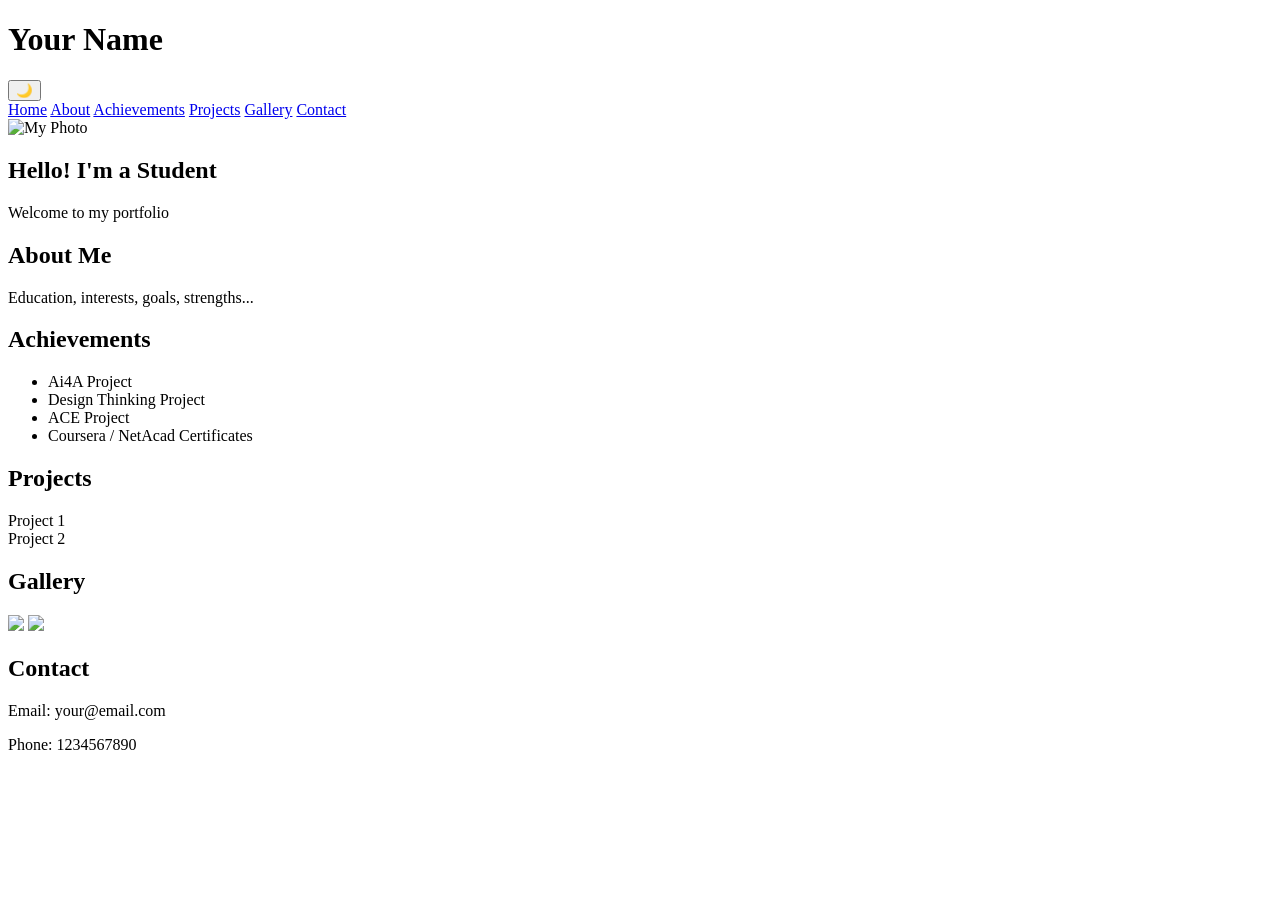
==== index.html @ 5f934849 "Add initial portfolio HTML structure" ====
<!DOCTYPE html>
<html lang="en">
<head>
  <meta charset="UTF-8">
  <title>My Portfolio</title>
  <link rel="stylesheet" href="style.css">
</head>
<body>

<header>
  <h1>Your Name</h1>
  <button onclick="toggleDarkMode()">🌙</button>
</header>

<nav>
  <a href="#home">Home</a>
  <a href="#about">About</a>
  <a href="#achievements">Achievements</a>
  <a href="#projects">Projects</a>
  <a href="#gallery">Gallery</a>
  <a href="#contact">Contact</a>
</nav>

<section id="home">
  <img src="assets/profile.jpg" alt="My Photo">
  <h2>Hello! I'm a Student</h2>
  <p>Welcome to my portfolio</p>
</section>

<section id="about">
  <h2>About Me</h2>
  <p>Education, interests, goals, strengths...</p>
</section>

<section id="achievements">
  <h2>Achievements</h2>
  <ul>
    <li>Ai4A Project</li>
    <li>Design Thinking Project</li>
    <li>ACE Project</li>
    <li>Coursera / NetAcad Certificates</li>
  </ul>
</section>

<section id="projects">
  <h2>Projects</h2>
  <div class="card">Project 1</div>
  <div class="card">Project 2</div>
</section>

<section id="gallery">
  <h2>Gallery</h2>
  <img src="assets/certificate1.jpg">
  <img src="assets/certificate2.jpg">
</section>

<section id="contact">
  <h2>Contact</h2>
  <p>Email: your@email.com</p>
  <p>Phone: 1234567890</p>
</section>

<script src="script.js"></script>
</body>
</html>
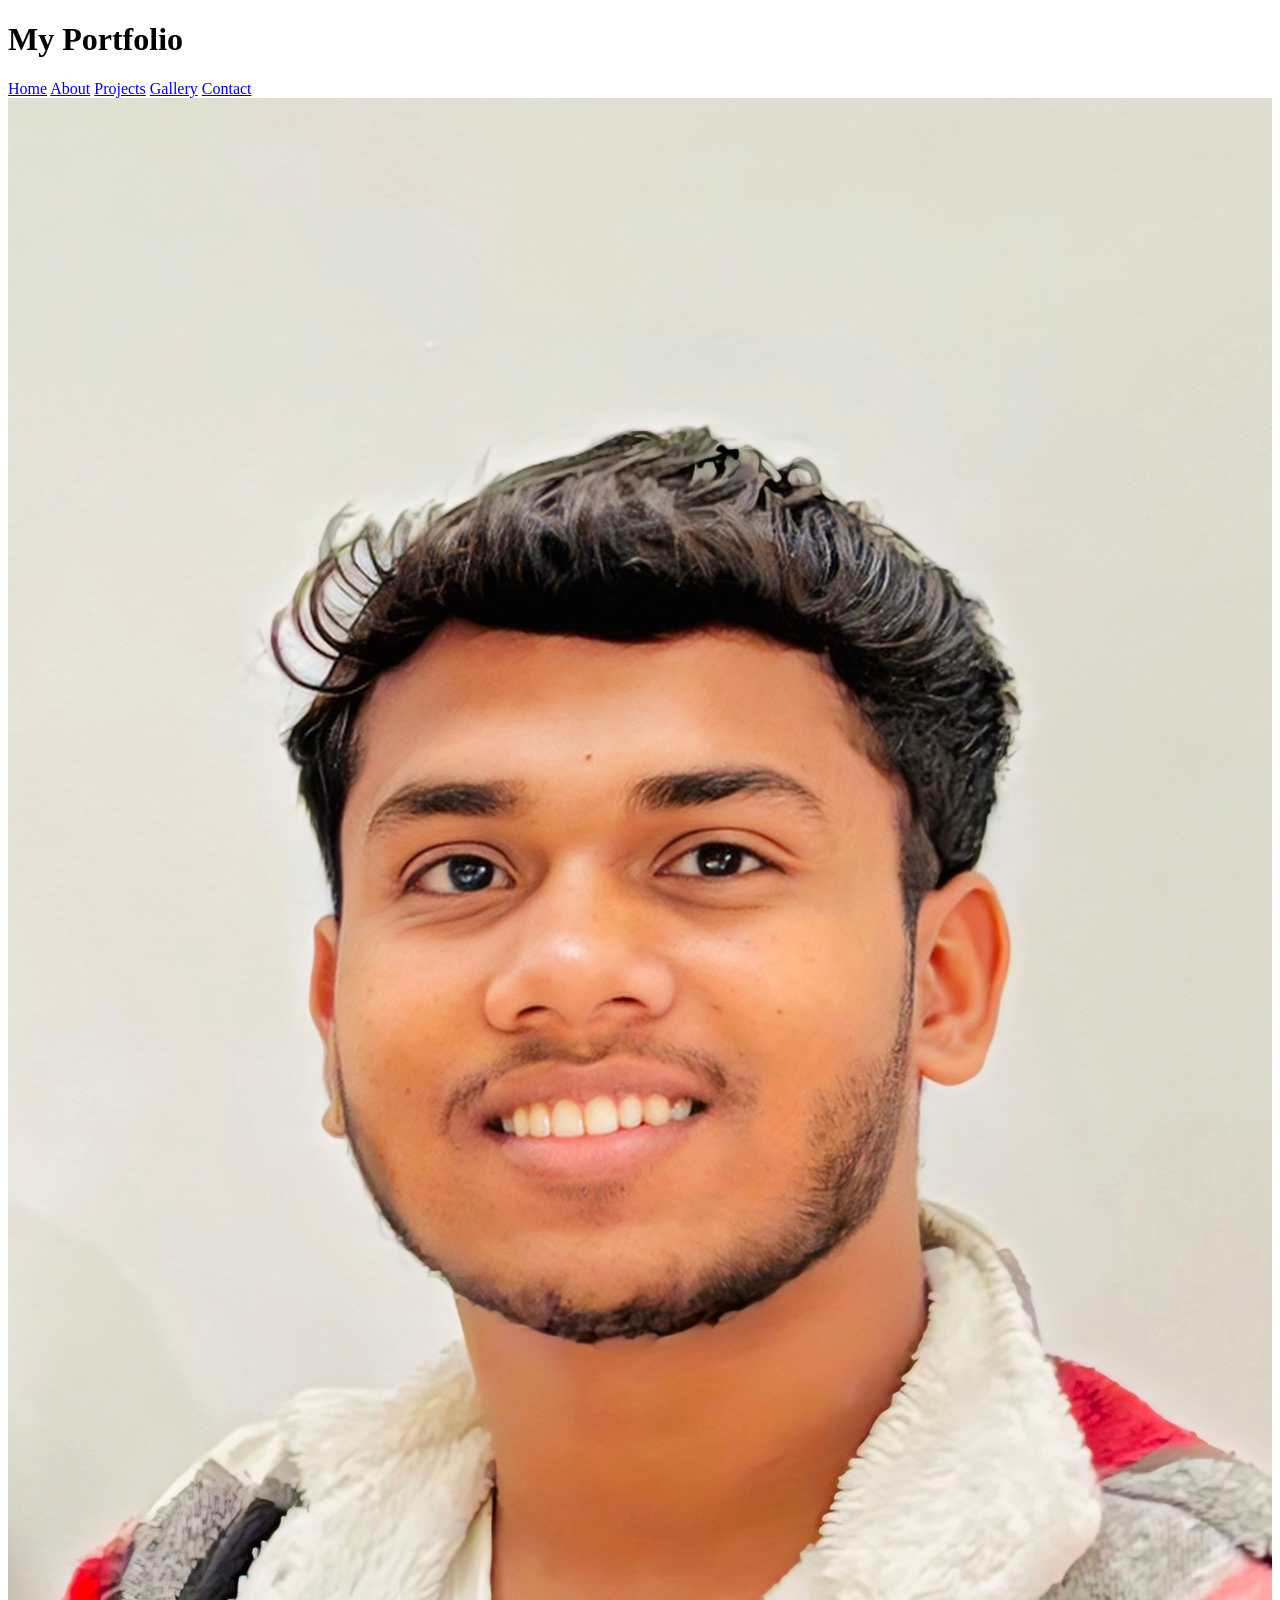
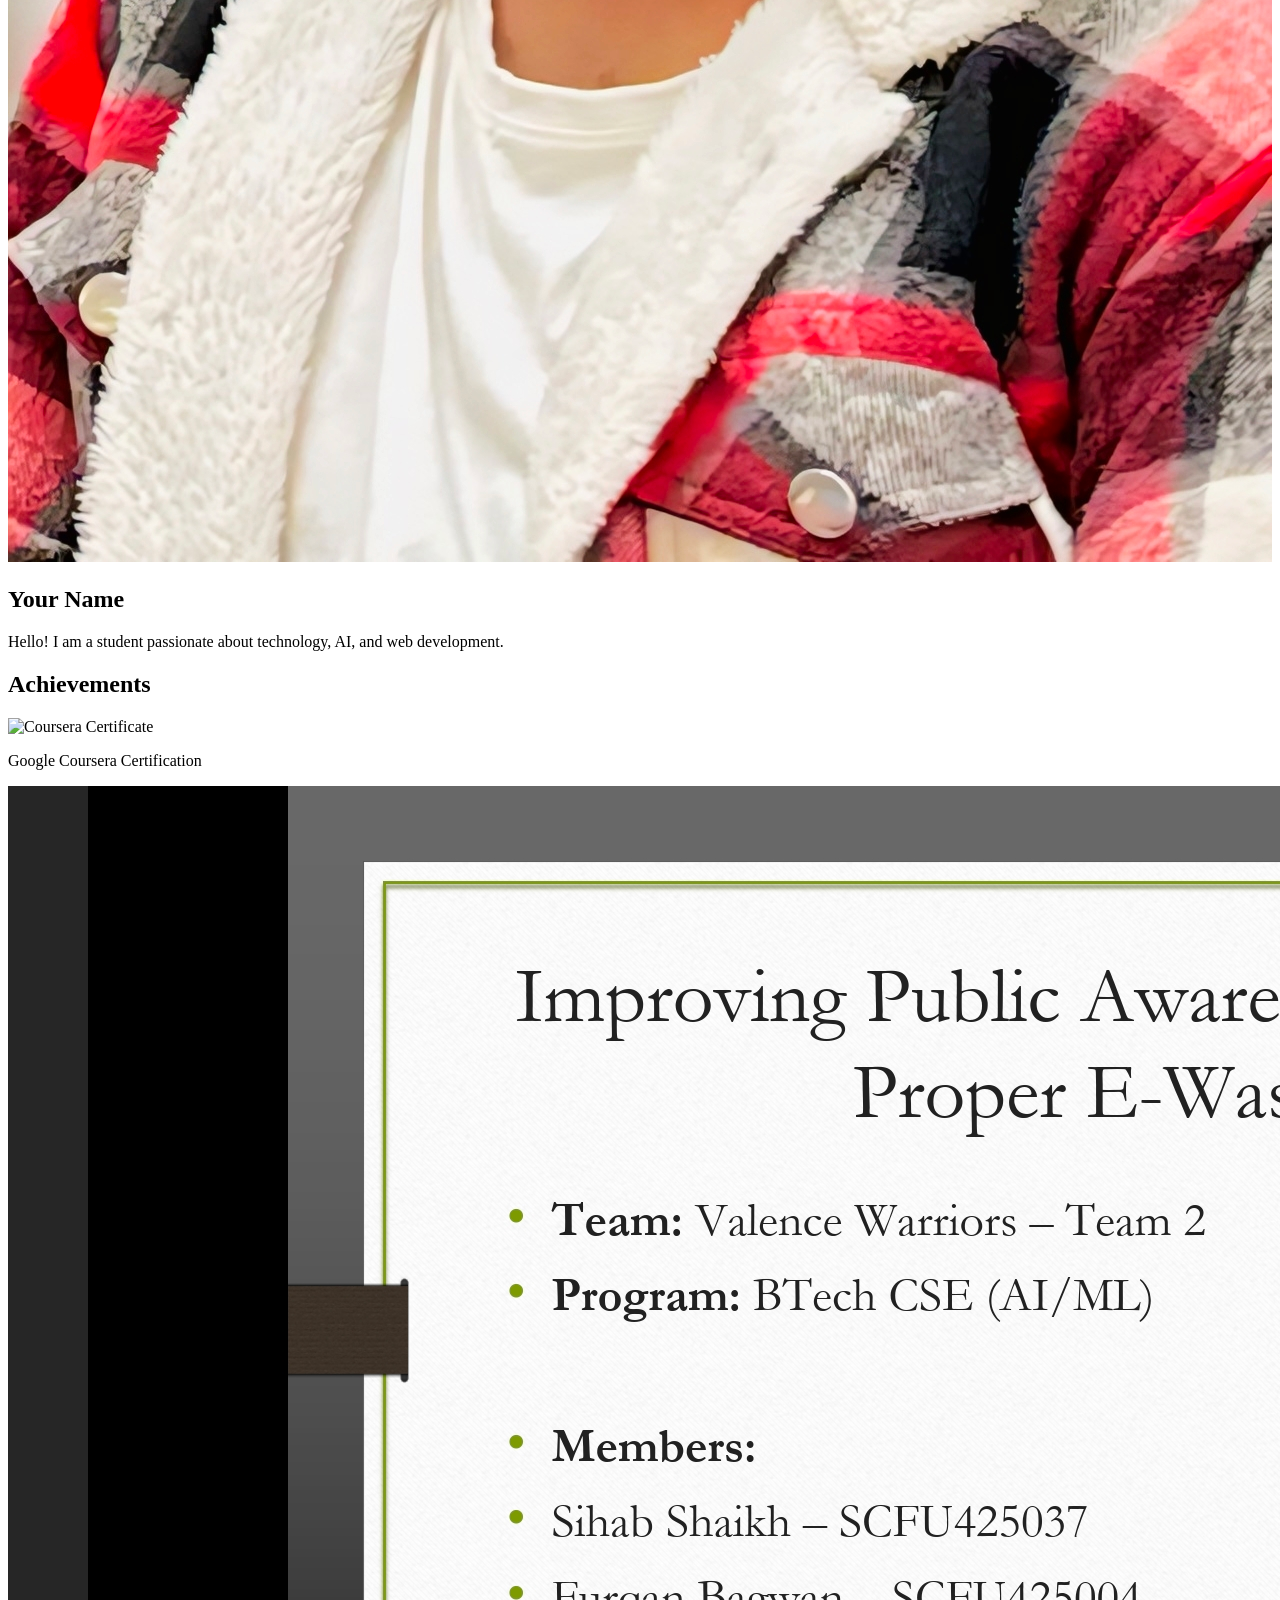
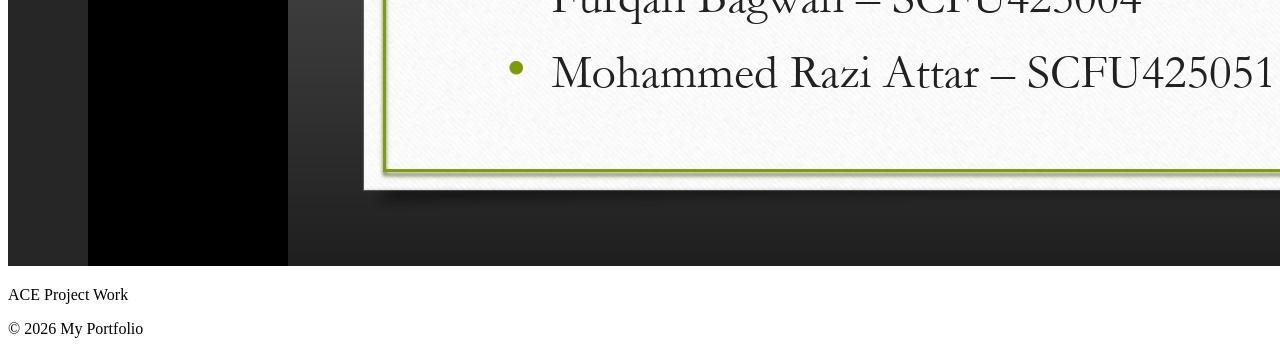
==== commit 177ab4c9: "Create index.html" ====
--- a/index.html
+++ b/index.html
@@ -1,65 +1,55 @@
 <!DOCTYPE html>
 <html lang="en">
 <head>
-  <meta charset="UTF-8">
-  <title>My Portfolio</title>
-  <link rel="stylesheet" href="style.css">
+    <meta charset="UTF-8">
+    <meta name="viewport" content="width=device-width, initial-scale=1.0">
+    <title>My Portfolio</title>
+
+    <!-- CSS -->
+    <link rel="stylesheet" href="assets/style.css">
 </head>
+
 <body>
 
-<header>
-  <h1>Your Name</h1>
-  <button onclick="toggleDarkMode()">🌙</button>
-</header>
+    <!-- NAVBAR -->
+    <header>
+        <h1>My Portfolio</h1>
+        <nav>
+            <a href="index.html">Home</a>
+            <a href="#">About</a>
+            <a href="#">Projects</a>
+            <a href="#">Gallery</a>
+            <a href="#">Contact</a>
+        </nav>
+    </header>
 
-<nav>
-  <a href="#home">Home</a>
-  <a href="#about">About</a>
-  <a href="#achievements">Achievements</a>
-  <a href="#projects">Projects</a>
-  <a href="#gallery">Gallery</a>
-  <a href="#contact">Contact</a>
-</nav>
+    <!-- HOME SECTION -->
+    <section class="home">
+        <img src="assets/profile-photo.jpg" alt="Profile Photo">
+        <h2>Your Name</h2>
+        <p>Hello! I am a student passionate about technology, AI, and web development.</p>
+    </section>
 
-<section id="home">
-  <img src="assets/profile.jpg" alt="My Photo">
-  <h2>Hello! I'm a Student</h2>
-  <p>Welcome to my portfolio</p>
-</section>
+    <!-- ACHIEVEMENTS -->
+    <section class="achievements">
+        <h2>Achievements</h2>
 
-<section id="about">
-  <h2>About Me</h2>
-  <p>Education, interests, goals, strengths...</p>
-</section>
+        <div class="card">
+            <img src="assets/googlecoursera-cert.jpg" alt="Coursera Certificate">
+            <p>Google Coursera Certification</p>
+        </div>
 
-<section id="achievements">
-  <h2>Achievements</h2>
-  <ul>
-    <li>Ai4A Project</li>
-    <li>Design Thinking Project</li>
-    <li>ACE Project</li>
-    <li>Coursera / NetAcad Certificates</li>
-  </ul>
-</section>
+        <div class="card">
+            <img src="assets/ace-project.jpg" alt="ACE Project">
+            <p>ACE Project Work</p>
+        </div>
 
-<section id="projects">
-  <h2>Projects</h2>
-  <div class="card">Project 1</div>
-  <div class="card">Project 2</div>
-</section>
+    </section>
 
-<section id="gallery">
-  <h2>Gallery</h2>
-  <img src="assets/certificate1.jpg">
-  <img src="assets/certificate2.jpg">
-</section>
+    <!-- FOOTER -->
+    <footer>
+        <p>© 2026 My Portfolio</p>
+    </footer>
 
-<section id="contact">
-  <h2>Contact</h2>
-  <p>Email: your@email.com</p>
-  <p>Phone: 1234567890</p>
-</section>
-
-<script src="script.js"></script>
 </body>
 </html>
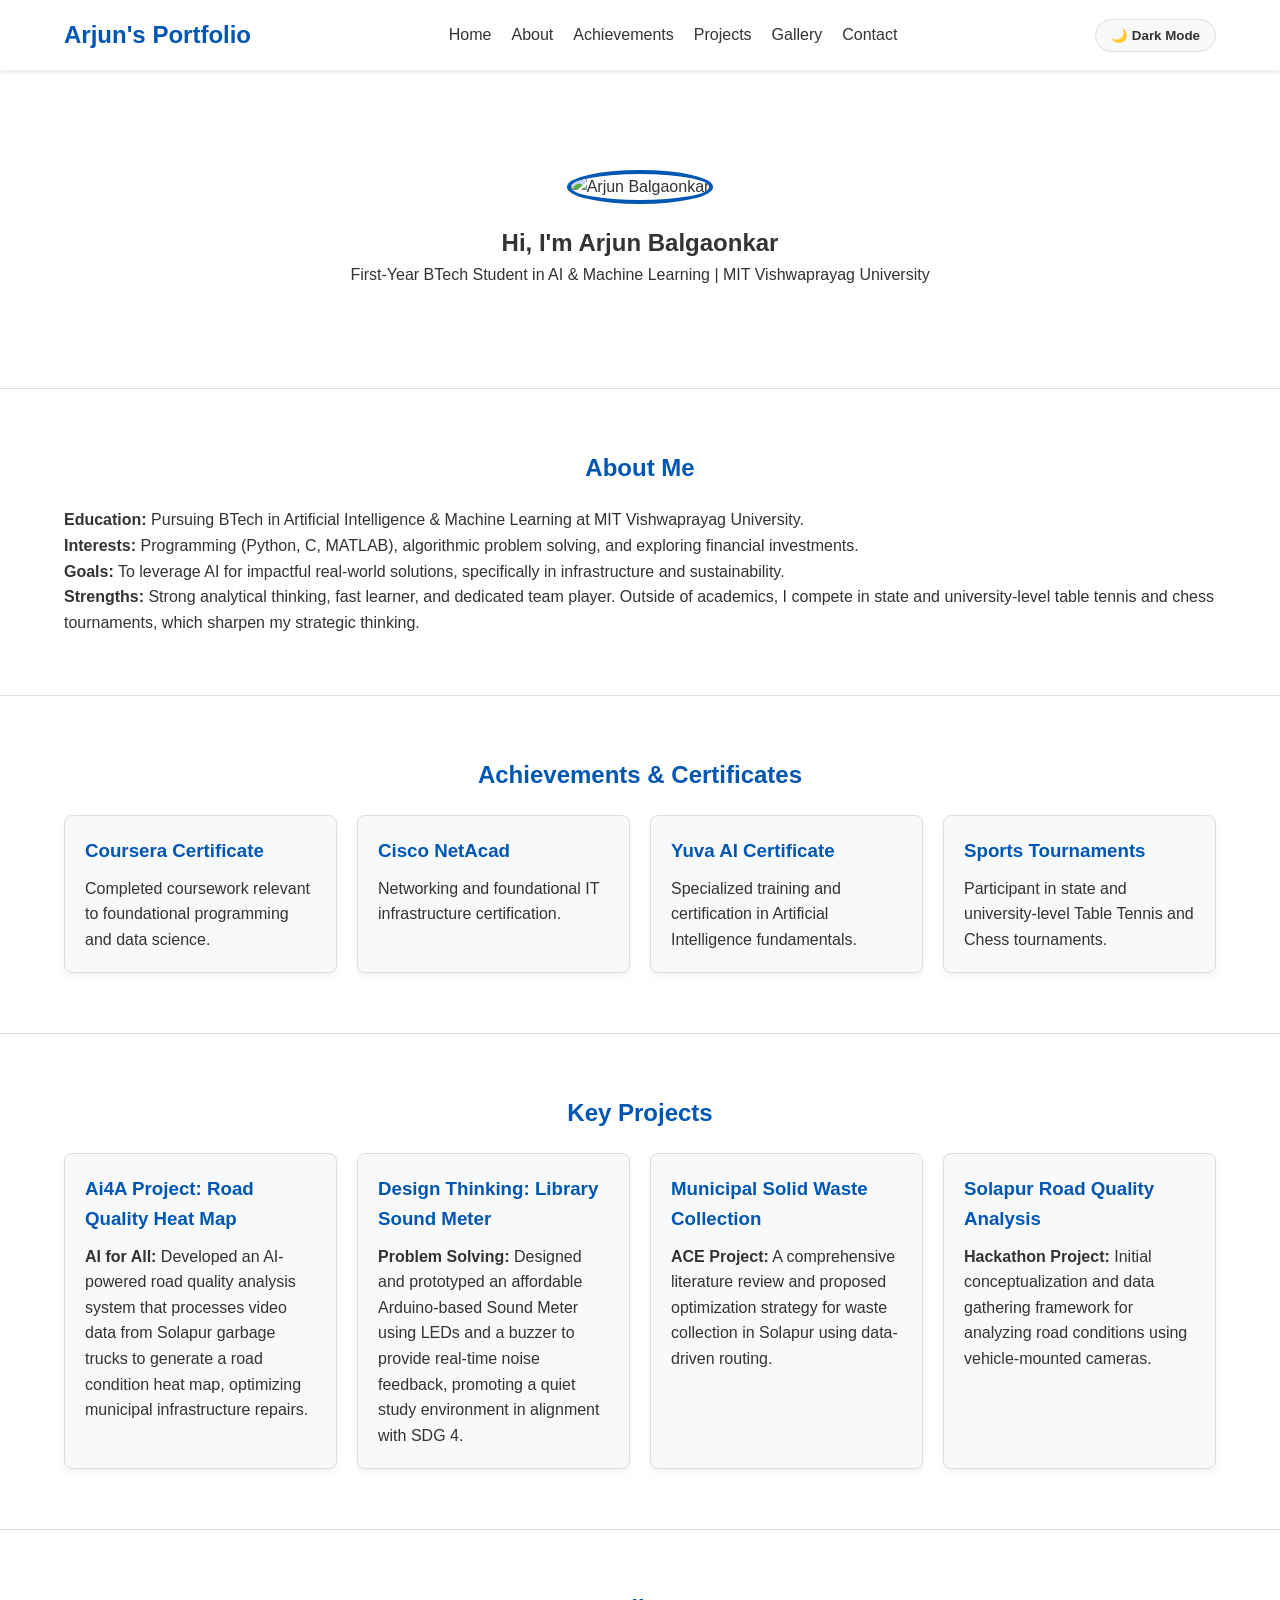
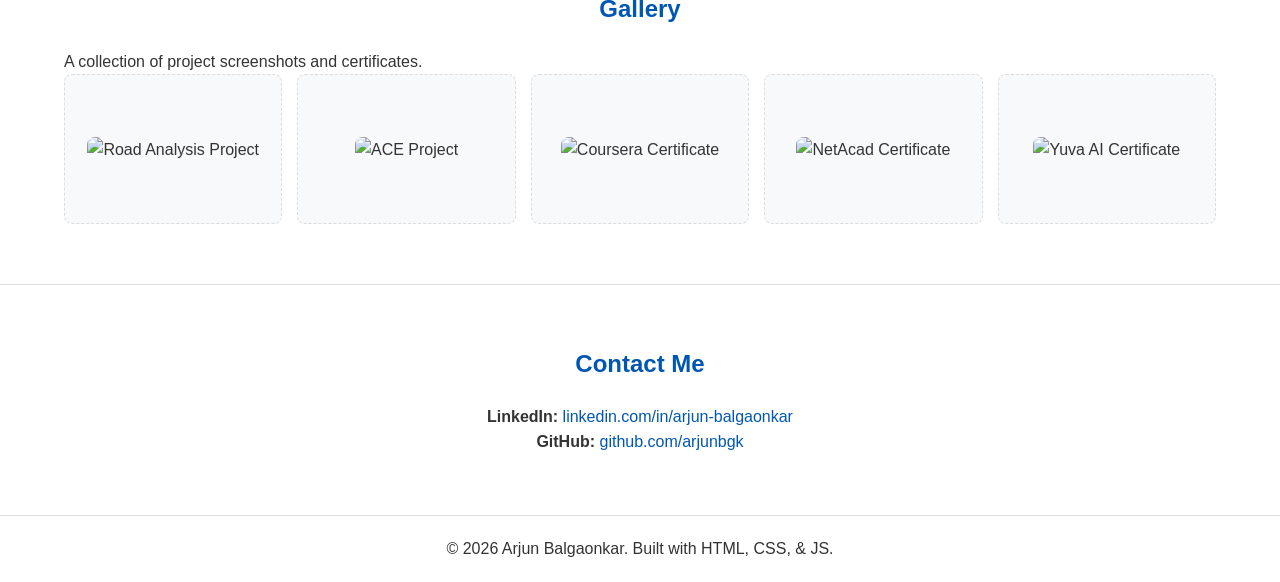
==== commit 5c992476: "Create index.html" ====
--- a/index.html
+++ b/index.html
@@ -3,53 +3,109 @@
 <head>
     <meta charset="UTF-8">
     <meta name="viewport" content="width=device-width, initial-scale=1.0">
-    <title>My Portfolio</title>
+    <title>Arjun Balgaonkar | Portfolio</title>
+    <link rel="stylesheet" href="style.css">
+</head>
+<body>
+    <nav>
+        <div class="logo">Arjun's Portfolio</div>
+        <ul class="nav-links">
+            <li><a href="#home">Home</a></li>
+            <li><a href="#about">About</a></li>
+            <li><a href="#achievements">Achievements</a></li>
+            <li><a href="#projects">Projects</a></li>
+            <li><a href="#gallery">Gallery</a></li>
+            <li><a href="#contact">Contact</a></li>
+        </ul>
+        <button id="theme-toggle">🌙 Dark Mode</button>
+    </nav>
 
-    <!-- CSS -->
-    <link rel="stylesheet" href="assets/style.css">
-</head>
-
-<body>
-
-    <!-- NAVBAR -->
-    <header>
-        <h1>My Portfolio</h1>
-        <nav>
-            <a href="index.html">Home</a>
-            <a href="#">About</a>
-            <a href="#">Projects</a>
-            <a href="#">Gallery</a>
-            <a href="#">Contact</a>
-        </nav>
-    </header>
-
-    <!-- HOME SECTION -->
-    <section class="home">
-        <img src="assets/profile-photo.jpg" alt="Profile Photo">
-        <h2>Your Name</h2>
-        <p>Hello! I am a student passionate about technology, AI, and web development.</p>
+    <section id="home">
+        <div class="intro">
+            <img src="assets/profile-photo.jpg.jpeg" alt="Arjun Balgaonkar" class="profile-pic">
+            <h1>Hi, I'm Arjun Balgaonkar</h1>
+            <p>First-Year BTech Student in AI & Machine Learning | MIT Vishwaprayag University</p>
+        </div>
     </section>
 
-    <!-- ACHIEVEMENTS -->
-    <section class="achievements">
-        <h2>Achievements</h2>
-
-        <div class="card">
-            <img src="assets/googlecoursera-cert.jpg" alt="Coursera Certificate">
-            <p>Google Coursera Certification</p>
+    <section id="about">
+        <h2>About Me</h2>
+        <div class="about-content">
+            <p><strong>Education:</strong> Pursuing BTech in Artificial Intelligence & Machine Learning at MIT Vishwaprayag University.</p>
+            <p><strong>Interests:</strong> Programming (Python, C, MATLAB), algorithmic problem solving, and exploring financial investments.</p>
+            <p><strong>Goals:</strong> To leverage AI for impactful real-world solutions, specifically in infrastructure and sustainability.</p>
+            <p><strong>Strengths:</strong> Strong analytical thinking, fast learner, and dedicated team player. Outside of academics, I compete in state and university-level table tennis and chess tournaments, which sharpen my strategic thinking.</p>
         </div>
-
-        <div class="card">
-            <img src="assets/ace-project.jpg" alt="ACE Project">
-            <p>ACE Project Work</p>
-        </div>
-
     </section>
 
-    <!-- FOOTER -->
+    <section id="achievements">
+        <h2>Achievements & Certificates</h2>
+        <div class="grid-container">
+            <div class="card">
+                <h3>Coursera Certificate</h3>
+                <p>Completed coursework relevant to foundational programming and data science.</p>
+            </div>
+            <div class="card">
+                <h3>Cisco NetAcad</h3>
+                <p>Networking and foundational IT infrastructure certification.</p>
+            </div>
+            <div class="card">
+                <h3>Yuva AI Certificate</h3>
+                <p>Specialized training and certification in Artificial Intelligence fundamentals.</p>
+            </div>
+            <div class="card">
+                <h3>Sports Tournaments</h3>
+                <p>Participant in state and university-level Table Tennis and Chess tournaments.</p>
+            </div>
+        </div>
+    </section>
+
+    <section id="projects">
+        <h2>Key Projects</h2>
+        <div class="grid-container">
+            <div class="card">
+                <h3>Ai4A Project: Road Quality Heat Map</h3>
+                <p><strong>AI for All:</strong> Developed an AI-powered road quality analysis system that processes video data from Solapur garbage trucks to generate a road condition heat map, optimizing municipal infrastructure repairs.</p>
+            </div>
+            <div class="card">
+                <h3>Design Thinking: Library Sound Meter</h3>
+                <p><strong>Problem Solving:</strong> Designed and prototyped an affordable Arduino-based Sound Meter using LEDs and a buzzer to provide real-time noise feedback, promoting a quiet study environment in alignment with SDG 4.</p>
+            </div>
+            <div class="card">
+                <h3>Municipal Solid Waste Collection</h3>
+                <p><strong>ACE Project:</strong> A comprehensive literature review and proposed optimization strategy for waste collection in Solapur using data-driven routing.</p>
+            </div>
+            <div class="card">
+                <h3>Solapur Road Quality Analysis</h3>
+                <p><strong>Hackathon Project:</strong> Initial conceptualization and data gathering framework for analyzing road conditions using vehicle-mounted cameras.</p>
+            </div>
+        </div>
+    </section>
+
+    <section id="gallery">
+        <h2>Gallery</h2>
+        <p>A collection of project screenshots and certificates.</p>
+        <div class="gallery-grid">
+            <div class="gallery-item"><img src="assets/road-analysis-project.jpg.png" alt="Road Analysis Project" style="max-width: 100%; max-height: 100%; border-radius: 8px;"></div>
+            <div class="gallery-item"><img src="assets/ace-project.jpg.png" alt="ACE Project" style="max-width: 100%; max-height: 100%; border-radius: 8px;"></div>
+            <div class="gallery-item"><img src="assets/coursera-cert.jpg.png" alt="Coursera Certificate" style="max-width: 100%; max-height: 100%; border-radius: 8px;"></div>
+            <div class="gallery-item"><img src="assets/netacad-cert.jpg.png" alt="NetAcad Certificate" style="max-width: 100%; max-height: 100%; border-radius: 8px;"></div>
+            <div class="gallery-item"><img src="assets/yuva-ai-cert.jpg.png" alt="Yuva AI Certificate" style="max-width: 100%; max-height: 100%; border-radius: 8px;"></div>
+        </div>
+    </section>
+
+    <section id="contact">
+        <h2>Contact Me</h2>
+        <div class="contact-info">
+            <p><strong>LinkedIn:</strong> <a href="https://www.linkedin.com/in/arjun-balgaonkar-ab8b291b3?utm_source=share_via&utm_content=profile&utm_medium=member_android" target="_blank">linkedin.com/in/arjun-balgaonkar</a></p>
+            <p><strong>GitHub:</strong> <a href="https://github.com/arjunbgk" target="_blank">github.com/arjunbgk</a></p>
+        </div>
+    </section>
+
     <footer>
-        <p>© 2026 My Portfolio</p>
+        <p>&copy; 2026 Arjun Balgaonkar. Built with HTML, CSS, & JS.</p>
     </footer>
 
+    <script src="script.js"></script>
 </body>
 </html>
--- a/style.css
+++ b/style.css
@@ -0,0 +1,160 @@
+/* Base Variables & Theming */
+:root {
+    --bg-color: #ffffff;
+    --text-color: #333333;
+    --primary-color: #0056b3;
+    --card-bg: #f8f9fa;
+    --nav-bg: #ffffff;
+    --border-color: #dddddd;
+}
+
+[data-theme="dark"] {
+    --bg-color: #121212;
+    --text-color: #e0e0e0;
+    --primary-color: #66b2ff;
+    --card-bg: #1e1e1e;
+    --nav-bg: #1f1f1f;
+    --border-color: #333333;
+}
+
+/* Global Styles */
+* {
+    margin: 0;
+    padding: 0;
+    box-sizing: border-box;
+    font-family: 'Segoe UI', Tahoma, Geneva, Verdana, sans-serif;
+    transition: background-color 0.3s, color 0.3s;
+}
+
+body {
+    background-color: var(--bg-color);
+    color: var(--text-color);
+    line-height: 1.6;
+}
+
+/* Navigation */
+nav {
+    display: flex;
+    justify-content: space-between;
+    align-items: center;
+    padding: 1rem 5%;
+    background-color: var(--nav-bg);
+    box-shadow: 0 2px 5px rgba(0,0,0,0.1);
+    position: sticky;
+    top: 0;
+    z-index: 100;
+}
+
+.logo {
+    font-weight: bold;
+    font-size: 1.5rem;
+    color: var(--primary-color);
+}
+
+.nav-links {
+    list-style: none;
+    display: flex;
+    gap: 20px;
+}
+
+.nav-links a {
+    text-decoration: none;
+    color: var(--text-color);
+    font-weight: 500;
+}
+
+.nav-links a:hover {
+    color: var(--primary-color);
+}
+
+#theme-toggle {
+    background: var(--card-bg);
+    color: var(--text-color);
+    border: 1px solid var(--border-color);
+    padding: 8px 15px;
+    border-radius: 20px;
+    cursor: pointer;
+    font-weight: bold;
+}
+
+/* Sections */
+section {
+    padding: 60px 5%;
+    border-bottom: 1px solid var(--border-color);
+}
+
+h2 {
+    color: var(--primary-color);
+    margin-bottom: 20px;
+    text-align: center;
+}
+
+/* Home Section */
+#home {
+    text-align: center;
+    padding: 100px 5%;
+}
+
+.profile-pic {
+    width: 200px;
+    height: 200px;
+    border-radius: 50%;
+    object-fit: cover;
+    margin-bottom: 20px;
+    border: 4px solid var(--primary-color);
+}
+
+/* Grids for Cards */
+.grid-container {
+    display: grid;
+    grid-template-columns: repeat(auto-fit, minmax(250px, 1fr));
+    gap: 20px;
+    margin-top: 20px;
+}
+
+.card {
+    background-color: var(--card-bg);
+    padding: 20px;
+    border-radius: 8px;
+    border: 1px solid var(--border-color);
+    box-shadow: 0 4px 6px rgba(0,0,0,0.05);
+}
+
+.card h3 {
+    margin-bottom: 10px;
+    color: var(--primary-color);
+}
+
+/* Gallery Placeholder */
+.gallery-grid {
+    display: grid;
+    grid-template-columns: repeat(auto-fit, minmax(200px, 1fr));
+    gap: 15px;
+}
+
+.gallery-item {
+    background-color: var(--card-bg);
+    height: 150px;
+    display: flex;
+    align-items: center;
+    justify-content: center;
+    border: 1px dashed var(--border-color);
+    border-radius: 8px;
+    overflow: hidden;
+}
+
+/* Contact & Footer */
+.contact-info {
+    text-align: center;
+}
+
+.contact-info a {
+    color: var(--primary-color);
+    text-decoration: none;
+}
+
+footer {
+    text-align: center;
+    padding: 20px;
+    background-color: var(--nav-bg);
+}
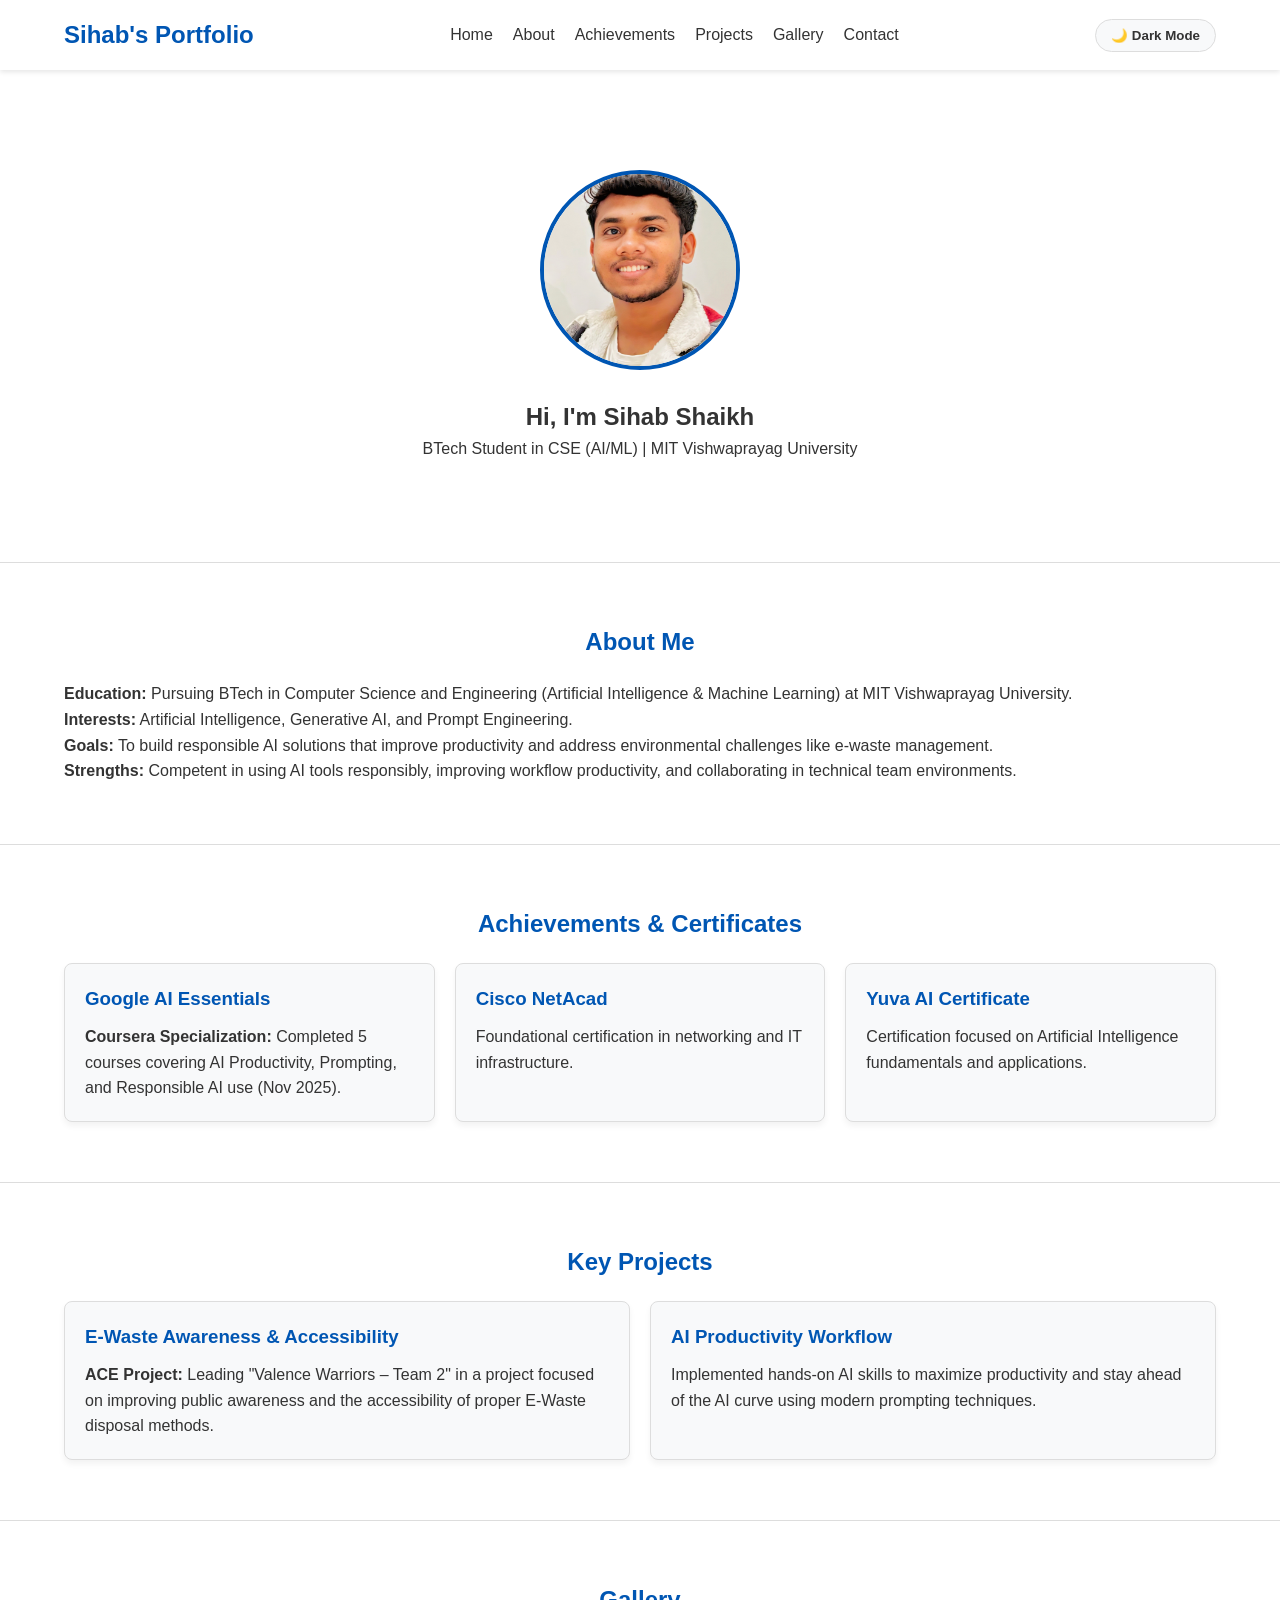
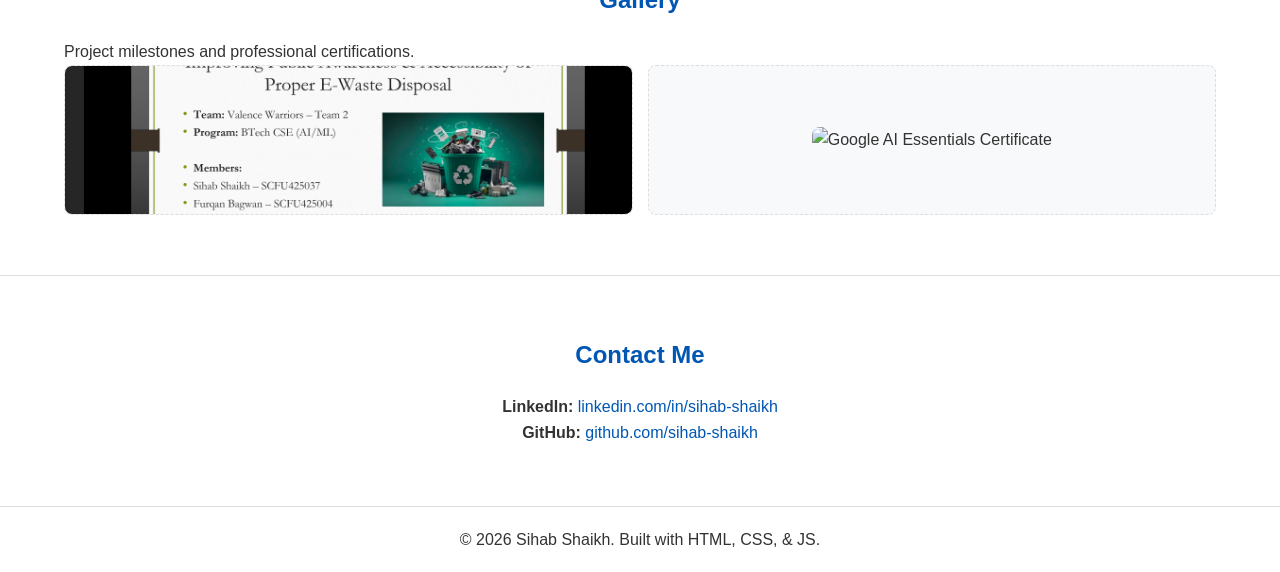
==== commit c0bb4328: "Update index.html" ====
--- a/index.html
+++ b/index.html
@@ -3,12 +3,12 @@
 <head>
     <meta charset="UTF-8">
     <meta name="viewport" content="width=device-width, initial-scale=1.0">
-    <title>Arjun Balgaonkar | Portfolio</title>
+    <title>Sihab Shaikh | Portfolio</title>
     <link rel="stylesheet" href="style.css">
 </head>
 <body>
     <nav>
-        <div class="logo">Arjun's Portfolio</div>
+        <div class="logo">Sihab's Portfolio</div>
         <ul class="nav-links">
             <li><a href="#home">Home</a></li>
             <li><a href="#about">About</a></li>
@@ -22,19 +22,19 @@
 
     <section id="home">
         <div class="intro">
-            <img src="assets/profile-photo.jpg.jpeg" alt="Arjun Balgaonkar" class="profile-pic">
-            <h1>Hi, I'm Arjun Balgaonkar</h1>
-            <p>First-Year BTech Student in AI & Machine Learning | MIT Vishwaprayag University</p>
+            <img src="assets/profile-photo.jpg" alt="Sihab Shaikh" class="profile-pic">
+            <h1>Hi, I'm Sihab Shaikh</h1>
+            <p>BTech Student in CSE (AI/ML) | MIT Vishwaprayag University</p>
         </div>
     </section>
 
     <section id="about">
         <h2>About Me</h2>
         <div class="about-content">
-            <p><strong>Education:</strong> Pursuing BTech in Artificial Intelligence & Machine Learning at MIT Vishwaprayag University.</p>
-            <p><strong>Interests:</strong> Programming (Python, C, MATLAB), algorithmic problem solving, and exploring financial investments.</p>
-            <p><strong>Goals:</strong> To leverage AI for impactful real-world solutions, specifically in infrastructure and sustainability.</p>
-            <p><strong>Strengths:</strong> Strong analytical thinking, fast learner, and dedicated team player. Outside of academics, I compete in state and university-level table tennis and chess tournaments, which sharpen my strategic thinking.</p>
+            <p><strong>Education:</strong> Pursuing BTech in Computer Science and Engineering (Artificial Intelligence & Machine Learning) at MIT Vishwaprayag University.</p>
+            <p><strong>Interests:</strong> Artificial Intelligence, Generative AI, and Prompt Engineering.</p>
+            <p><strong>Goals:</strong> To build responsible AI solutions that improve productivity and address environmental challenges like e-waste management.</p>
+            <p><strong>Strengths:</strong> Competent in using AI tools responsibly, improving workflow productivity, and collaborating in technical team environments.</p>
         </div>
     </section>
 
@@ -42,20 +42,16 @@
         <h2>Achievements & Certificates</h2>
         <div class="grid-container">
             <div class="card">
-                <h3>Coursera Certificate</h3>
-                <p>Completed coursework relevant to foundational programming and data science.</p>
+                <h3>Google AI Essentials</h3>
+                <p><strong>Coursera Specialization:</strong> Completed 5 courses covering AI Productivity, Prompting, and Responsible AI use (Nov 2025).</p>
             </div>
             <div class="card">
                 <h3>Cisco NetAcad</h3>
-                <p>Networking and foundational IT infrastructure certification.</p>
+                <p>Foundational certification in networking and IT infrastructure.</p>
             </div>
             <div class="card">
                 <h3>Yuva AI Certificate</h3>
-                <p>Specialized training and certification in Artificial Intelligence fundamentals.</p>
-            </div>
-            <div class="card">
-                <h3>Sports Tournaments</h3>
-                <p>Participant in state and university-level Table Tennis and Chess tournaments.</p>
+                <p>Certification focused on Artificial Intelligence fundamentals and applications.</p>
             </div>
         </div>
     </section>
@@ -64,46 +60,35 @@
         <h2>Key Projects</h2>
         <div class="grid-container">
             <div class="card">
-                <h3>Ai4A Project: Road Quality Heat Map</h3>
-                <p><strong>AI for All:</strong> Developed an AI-powered road quality analysis system that processes video data from Solapur garbage trucks to generate a road condition heat map, optimizing municipal infrastructure repairs.</p>
+                <h3>E-Waste Awareness & Accessibility</h3>
+                <p><strong>ACE Project:</strong> Leading "Valence Warriors – Team 2" in a project focused on improving public awareness and the accessibility of proper E-Waste disposal methods.</p>
             </div>
             <div class="card">
-                <h3>Design Thinking: Library Sound Meter</h3>
-                <p><strong>Problem Solving:</strong> Designed and prototyped an affordable Arduino-based Sound Meter using LEDs and a buzzer to provide real-time noise feedback, promoting a quiet study environment in alignment with SDG 4.</p>
-            </div>
-            <div class="card">
-                <h3>Municipal Solid Waste Collection</h3>
-                <p><strong>ACE Project:</strong> A comprehensive literature review and proposed optimization strategy for waste collection in Solapur using data-driven routing.</p>
-            </div>
-            <div class="card">
-                <h3>Solapur Road Quality Analysis</h3>
-                <p><strong>Hackathon Project:</strong> Initial conceptualization and data gathering framework for analyzing road conditions using vehicle-mounted cameras.</p>
+                <h3>AI Productivity Workflow</h3>
+                <p>Implemented hands-on AI skills to maximize productivity and stay ahead of the AI curve using modern prompting techniques.</p>
             </div>
         </div>
     </section>
 
     <section id="gallery">
         <h2>Gallery</h2>
-        <p>A collection of project screenshots and certificates.</p>
+        <p>Project milestones and professional certifications.</p>
         <div class="gallery-grid">
-            <div class="gallery-item"><img src="assets/road-analysis-project.jpg.png" alt="Road Analysis Project" style="max-width: 100%; max-height: 100%; border-radius: 8px;"></div>
-            <div class="gallery-item"><img src="assets/ace-project.jpg.png" alt="ACE Project" style="max-width: 100%; max-height: 100%; border-radius: 8px;"></div>
-            <div class="gallery-item"><img src="assets/coursera-cert.jpg.png" alt="Coursera Certificate" style="max-width: 100%; max-height: 100%; border-radius: 8px;"></div>
-            <div class="gallery-item"><img src="assets/netacad-cert.jpg.png" alt="NetAcad Certificate" style="max-width: 100%; max-height: 100%; border-radius: 8px;"></div>
-            <div class="gallery-item"><img src="assets/yuva-ai-cert.jpg.png" alt="Yuva AI Certificate" style="max-width: 100%; max-height: 100%; border-radius: 8px;"></div>
+            <div class="gallery-item"><img src="assets/ace-project.jpg" alt="E-Waste Disposal Project" style="max-width: 100%; border-radius: 8px;"></div>
+            <div class="gallery-item"><img src="assets/googlecoursera-cert.jpg" alt="Google AI Essentials Certificate" style="max-width: 100%; border-radius: 8px;"></div>
         </div>
     </section>
 
     <section id="contact">
         <h2>Contact Me</h2>
         <div class="contact-info">
-            <p><strong>LinkedIn:</strong> <a href="https://www.linkedin.com/in/arjun-balgaonkar-ab8b291b3?utm_source=share_via&utm_content=profile&utm_medium=member_android" target="_blank">linkedin.com/in/arjun-balgaonkar</a></p>
-            <p><strong>GitHub:</strong> <a href="https://github.com/arjunbgk" target="_blank">github.com/arjunbgk</a></p>
+            <p><strong>LinkedIn:</strong> <a href="#" target="_blank">linkedin.com/in/sihab-shaikh</a></p>
+            <p><strong>GitHub:</strong> <a href="#" target="_blank">github.com/sihab-shaikh</a></p>
         </div>
     </section>
 
     <footer>
-        <p>&copy; 2026 Arjun Balgaonkar. Built with HTML, CSS, & JS.</p>
+        <p>&copy; 2026 Sihab Shaikh. Built with HTML, CSS, & JS.</p>
     </footer>
 
     <script src="script.js"></script>
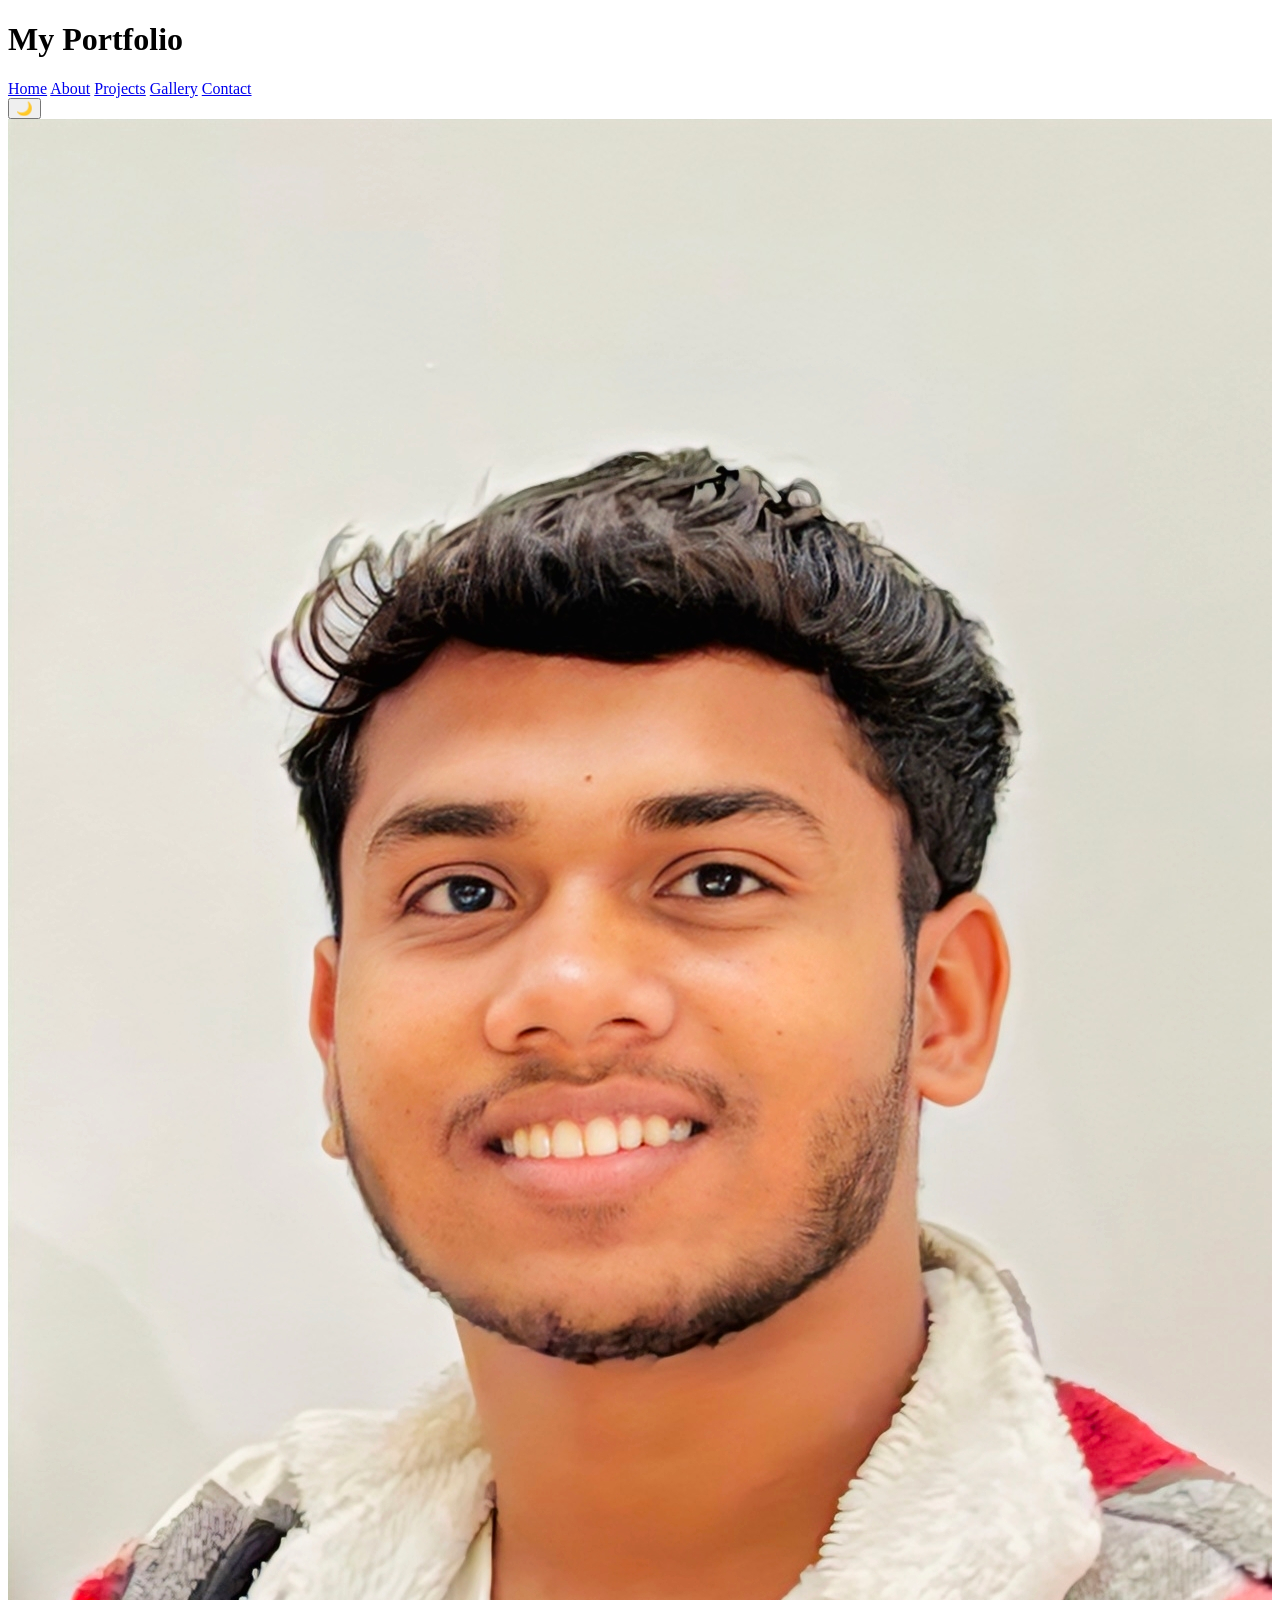
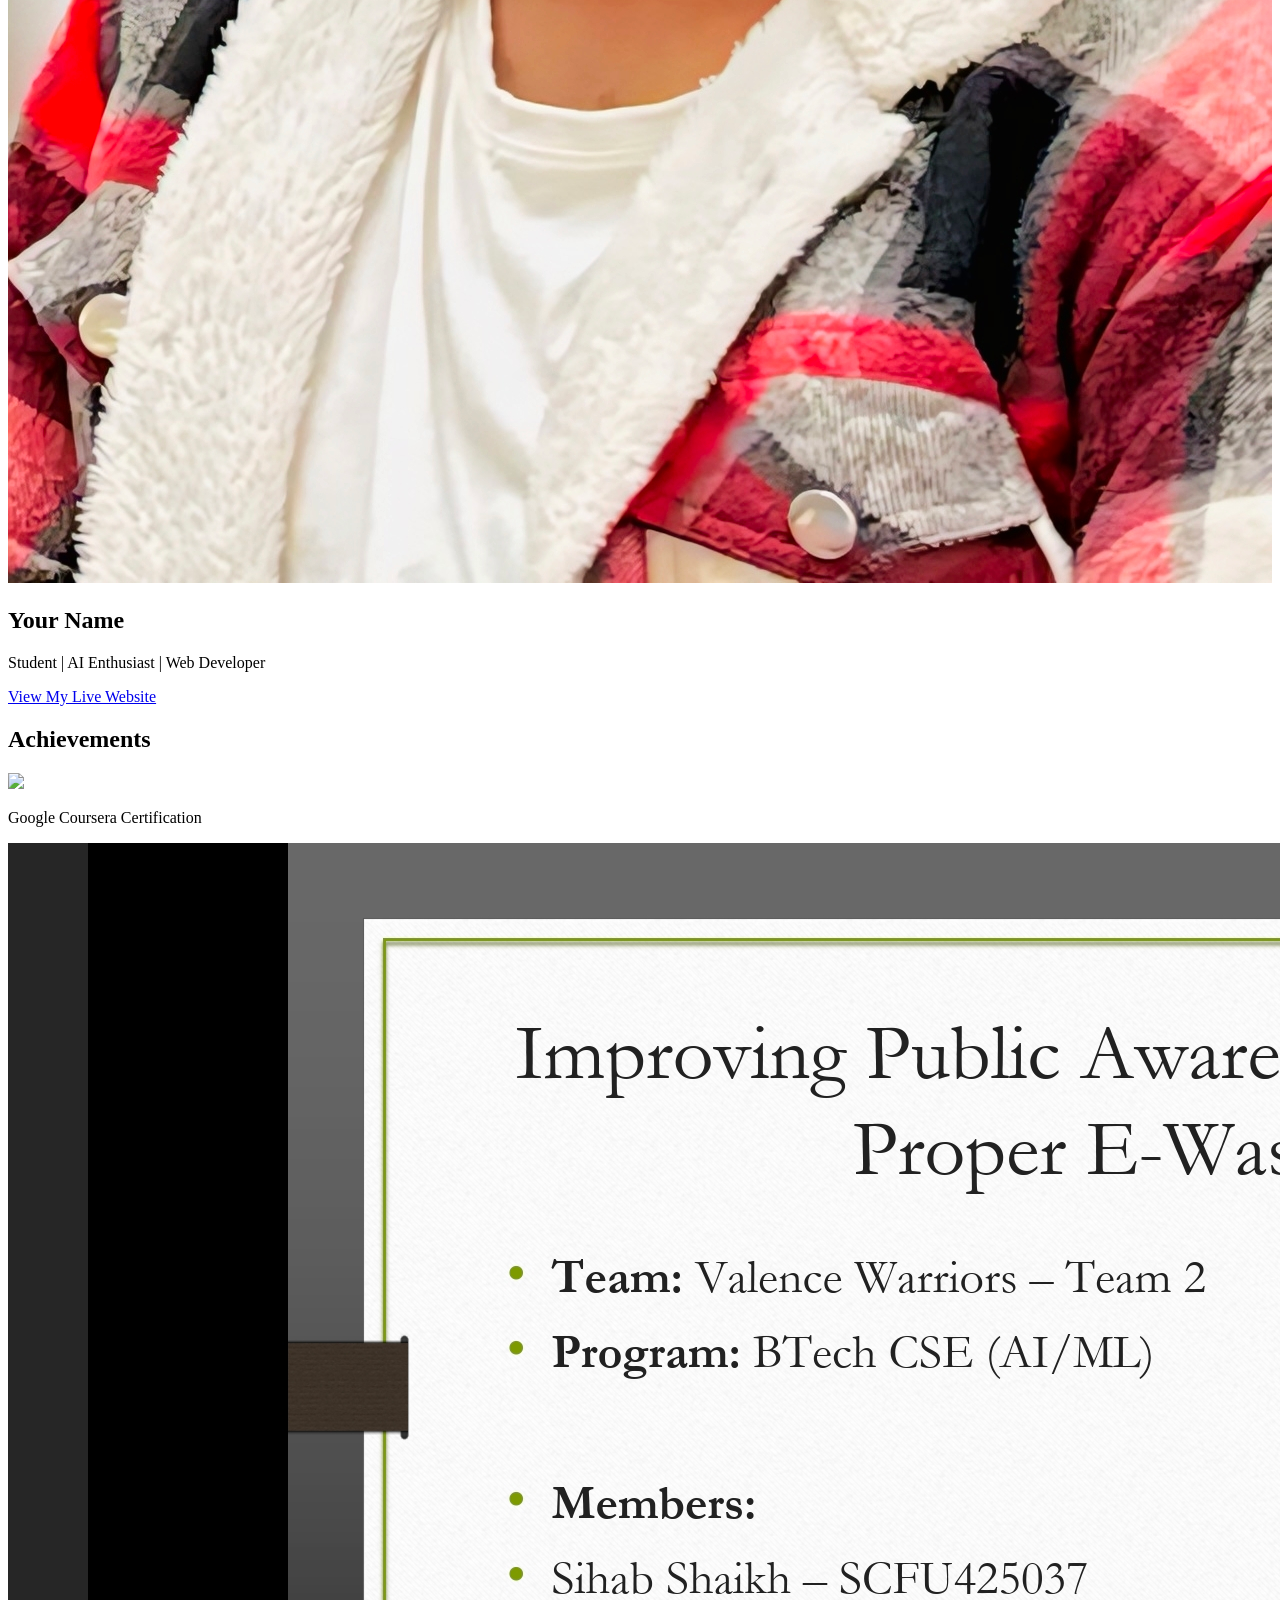
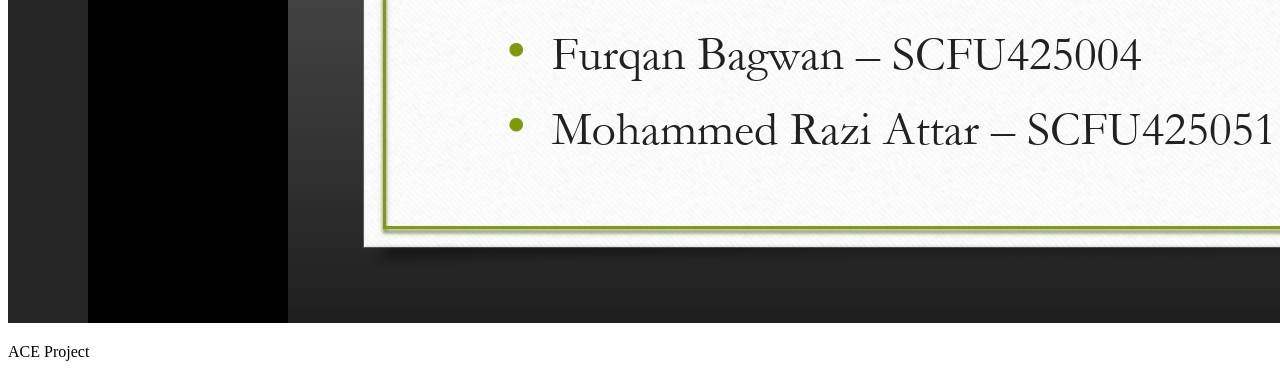
==== commit 24a379f5: "Create index.html" ====
--- a/index.html
+++ b/index.html
@@ -1,96 +1,55 @@
 <!DOCTYPE html>
 <html lang="en">
 <head>
-    <meta charset="UTF-8">
-    <meta name="viewport" content="width=device-width, initial-scale=1.0">
-    <title>Sihab Shaikh | Portfolio</title>
-    <link rel="stylesheet" href="style.css">
+<meta charset="UTF-8">
+<meta name="viewport" content="width=device-width, initial-scale=1.0">
+<title>Portfolio</title>
+
+<link rel="stylesheet" href="assets/style.css">
 </head>
+
 <body>
-    <nav>
-        <div class="logo">Sihab's Portfolio</div>
-        <ul class="nav-links">
-            <li><a href="#home">Home</a></li>
-            <li><a href="#about">About</a></li>
-            <li><a href="#achievements">Achievements</a></li>
-            <li><a href="#projects">Projects</a></li>
-            <li><a href="#gallery">Gallery</a></li>
-            <li><a href="#contact">Contact</a></li>
-        </ul>
-        <button id="theme-toggle">🌙 Dark Mode</button>
-    </nav>
 
-    <section id="home">
-        <div class="intro">
-            <img src="assets/profile-photo.jpg" alt="Sihab Shaikh" class="profile-pic">
-            <h1>Hi, I'm Sihab Shaikh</h1>
-            <p>BTech Student in CSE (AI/ML) | MIT Vishwaprayag University</p>
-        </div>
-    </section>
+<header>
+<h1>My Portfolio</h1>
+<nav>
+<a href="index.html">Home</a>
+<a href="about.html">About</a>
+<a href="projects.html">Projects</a>
+<a href="gallery.html">Gallery</a>
+<a href="contact.html">Contact</a>
+</nav>
 
-    <section id="about">
-        <h2>About Me</h2>
-        <div class="about-content">
-            <p><strong>Education:</strong> Pursuing BTech in Computer Science and Engineering (Artificial Intelligence & Machine Learning) at MIT Vishwaprayag University.</p>
-            <p><strong>Interests:</strong> Artificial Intelligence, Generative AI, and Prompt Engineering.</p>
-            <p><strong>Goals:</strong> To build responsible AI solutions that improve productivity and address environmental challenges like e-waste management.</p>
-            <p><strong>Strengths:</strong> Competent in using AI tools responsibly, improving workflow productivity, and collaborating in technical team environments.</p>
-        </div>
-    </section>
+<button onclick="toggleMode()">🌙</button>
+</header>
 
-    <section id="achievements">
-        <h2>Achievements & Certificates</h2>
-        <div class="grid-container">
-            <div class="card">
-                <h3>Google AI Essentials</h3>
-                <p><strong>Coursera Specialization:</strong> Completed 5 courses covering AI Productivity, Prompting, and Responsible AI use (Nov 2025).</p>
-            </div>
-            <div class="card">
-                <h3>Cisco NetAcad</h3>
-                <p>Foundational certification in networking and IT infrastructure.</p>
-            </div>
-            <div class="card">
-                <h3>Yuva AI Certificate</h3>
-                <p>Certification focused on Artificial Intelligence fundamentals and applications.</p>
-            </div>
-        </div>
-    </section>
+<section class="home">
+<img src="assets/profile-photo.jpg">
+<h2>Your Name</h2>
+<p>Student | AI Enthusiast | Web Developer</p>
 
-    <section id="projects">
-        <h2>Key Projects</h2>
-        <div class="grid-container">
-            <div class="card">
-                <h3>E-Waste Awareness & Accessibility</h3>
-                <p><strong>ACE Project:</strong> Leading "Valence Warriors – Team 2" in a project focused on improving public awareness and the accessibility of proper E-Waste disposal methods.</p>
-            </div>
-            <div class="card">
-                <h3>AI Productivity Workflow</h3>
-                <p>Implemented hands-on AI skills to maximize productivity and stay ahead of the AI curve using modern prompting techniques.</p>
-            </div>
-        </div>
-    </section>
+<a href="https://sihabshaikh771.github.io/Portfolio/" target="_blank" class="btn">
+View My Live Website
+</a>
 
-    <section id="gallery">
-        <h2>Gallery</h2>
-        <p>Project milestones and professional certifications.</p>
-        <div class="gallery-grid">
-            <div class="gallery-item"><img src="assets/ace-project.jpg" alt="E-Waste Disposal Project" style="max-width: 100%; border-radius: 8px;"></div>
-            <div class="gallery-item"><img src="assets/googlecoursera-cert.jpg" alt="Google AI Essentials Certificate" style="max-width: 100%; border-radius: 8px;"></div>
-        </div>
-    </section>
+</section>
 
-    <section id="contact">
-        <h2>Contact Me</h2>
-        <div class="contact-info">
-            <p><strong>LinkedIn:</strong> <a href="#" target="_blank">linkedin.com/in/sihab-shaikh</a></p>
-            <p><strong>GitHub:</strong> <a href="#" target="_blank">github.com/sihab-shaikh</a></p>
-        </div>
-    </section>
+<section class="achievements">
+<h2>Achievements</h2>
 
-    <footer>
-        <p>&copy; 2026 Sihab Shaikh. Built with HTML, CSS, & JS.</p>
-    </footer>
+<div class="card">
+<img src="assets/googlecoursera-cert.jpg">
+<p>Google Coursera Certification</p>
+</div>
 
-    <script src="script.js"></script>
+<div class="card">
+<img src="assets/ace-project.jpg">
+<p>ACE Project</p>
+</div>
+
+</section>
+
+<script src="assets/script.js"></script>
+
 </body>
 </html>
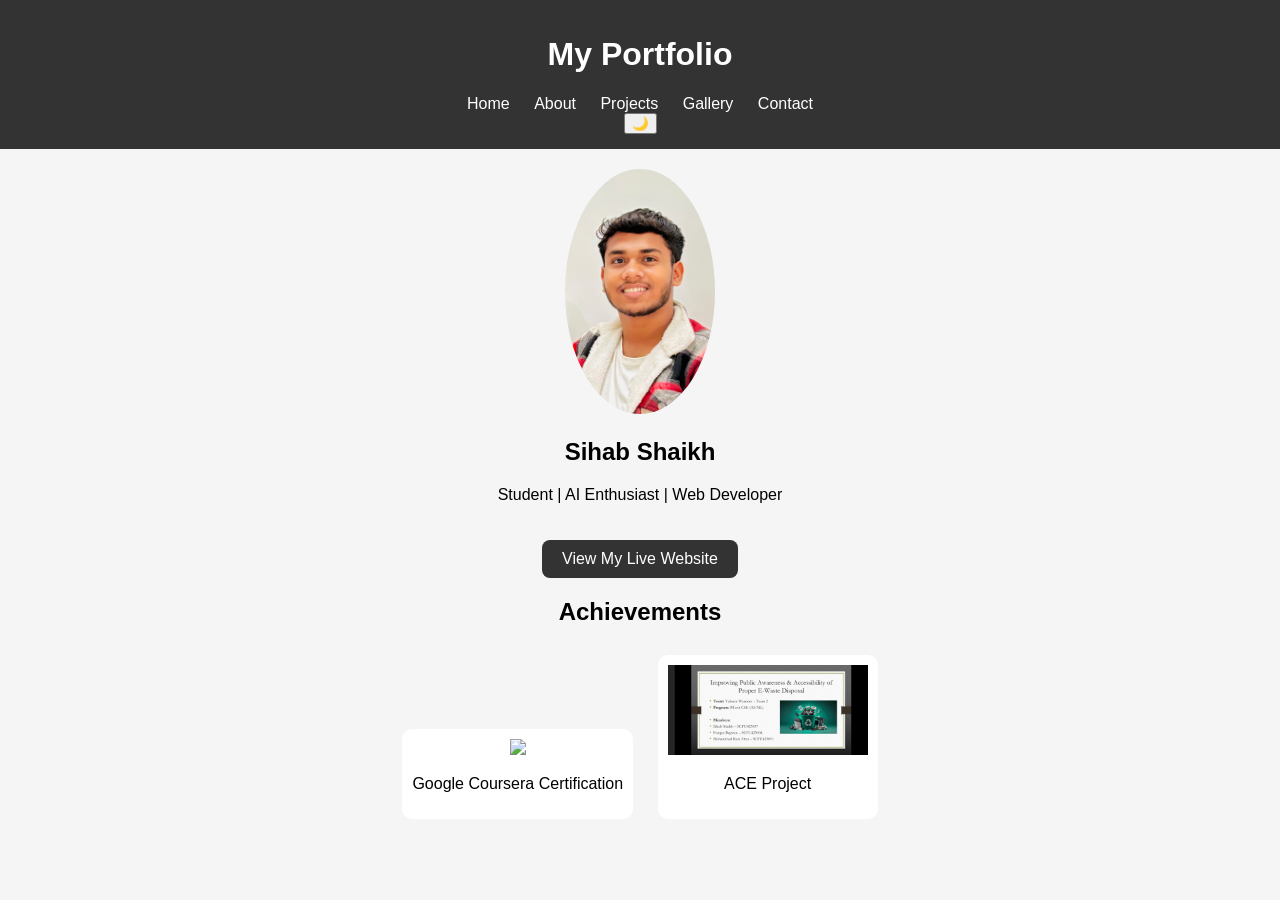
==== commit 3ab4e0d4: "Update name in index.html to 'Sihab Shaikh'" ====
--- a/index.html
+++ b/index.html
@@ -25,7 +25,7 @@
 
 <section class="home">
 <img src="assets/profile-photo.jpg">
-<h2>Your Name</h2>
+<h2>Sihab Shaikh</h2>
 <p>Student | AI Enthusiast | Web Developer</p>
 
 <a href="https://sihabshaikh771.github.io/Portfolio/" target="_blank" class="btn">
--- a/assets/style.css
+++ b/assets/style.css
@@ -0,0 +1,63 @@
+body {
+font-family: Arial;
+margin: 0;
+background: #f5f5f5;
+text-align: center;
+}
+
+header {
+background: #333;
+color: white;
+padding: 15px;
+}
+
+nav a {
+color: white;
+margin: 10px;
+text-decoration: none;
+}
+
+.home img {
+width: 150px;
+border-radius: 50%;
+margin-top: 20px;
+}
+
+.card {
+display: inline-block;
+background: white;
+padding: 10px;
+margin: 10px;
+border-radius: 10px;
+}
+
+.card img {
+width: 200px;
+}
+
+.gallery img {
+width: 200px;
+margin: 10px;
+border-radius: 10px;
+}
+
+/* Button */
+.btn {
+display: inline-block;
+padding: 10px 20px;
+background: #333;
+color: white;
+text-decoration: none;
+border-radius: 8px;
+margin-top: 20px;
+}
+
+.btn:hover {
+background: #555;
+}
+
+/* Dark Mode */
+.dark {
+background: black;
+color: white;
+}
